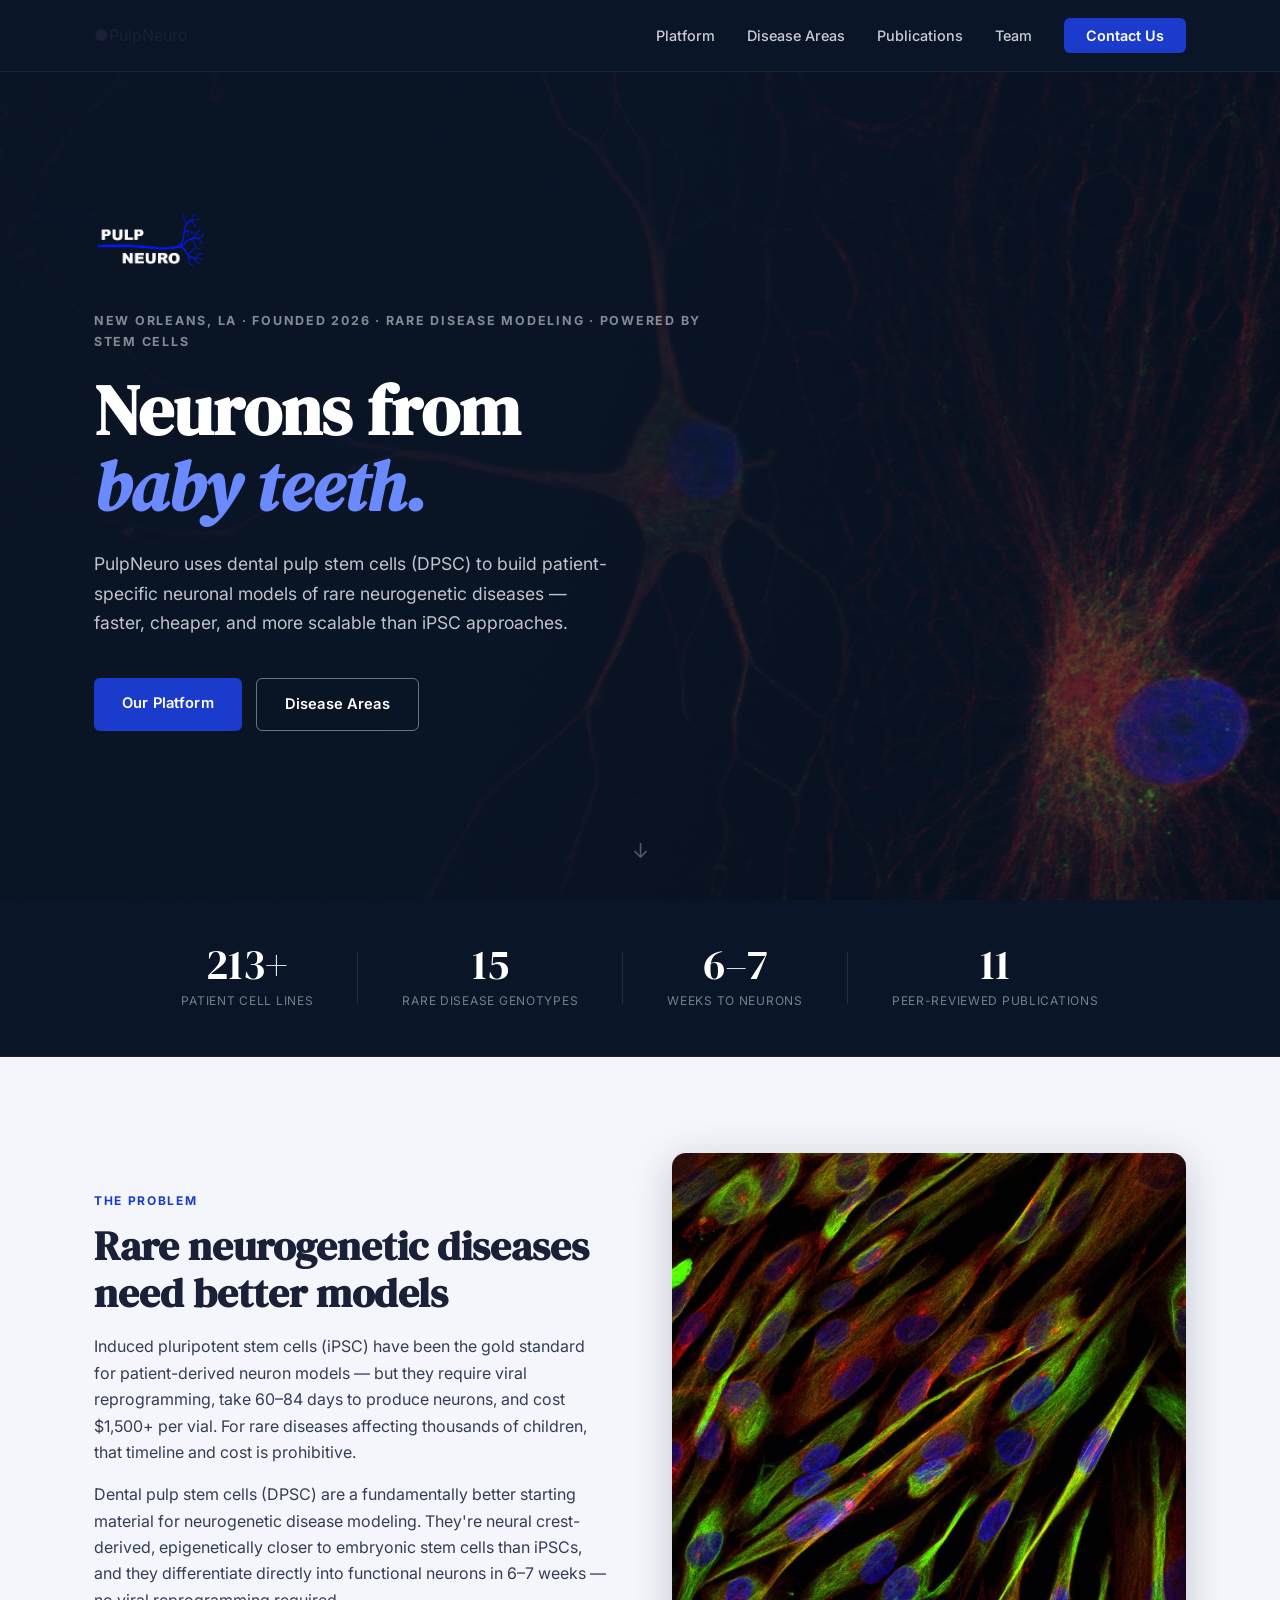
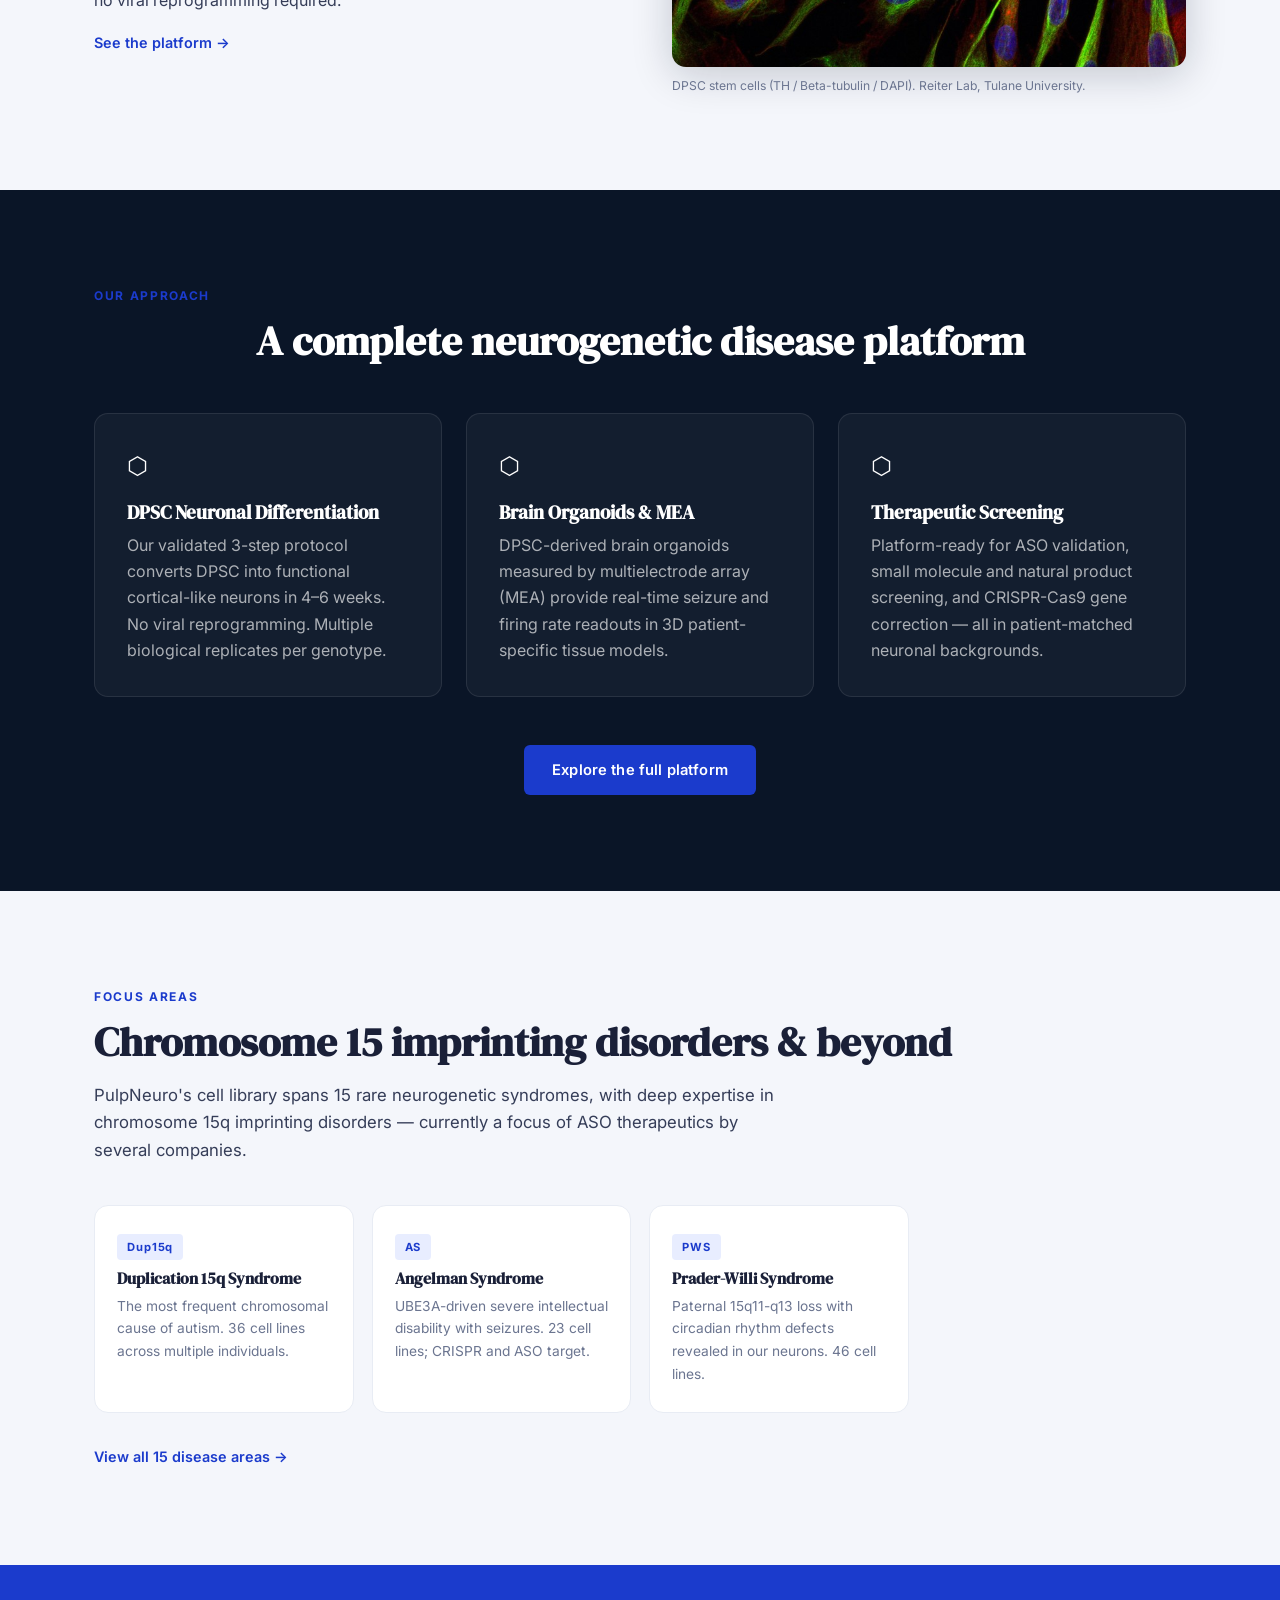
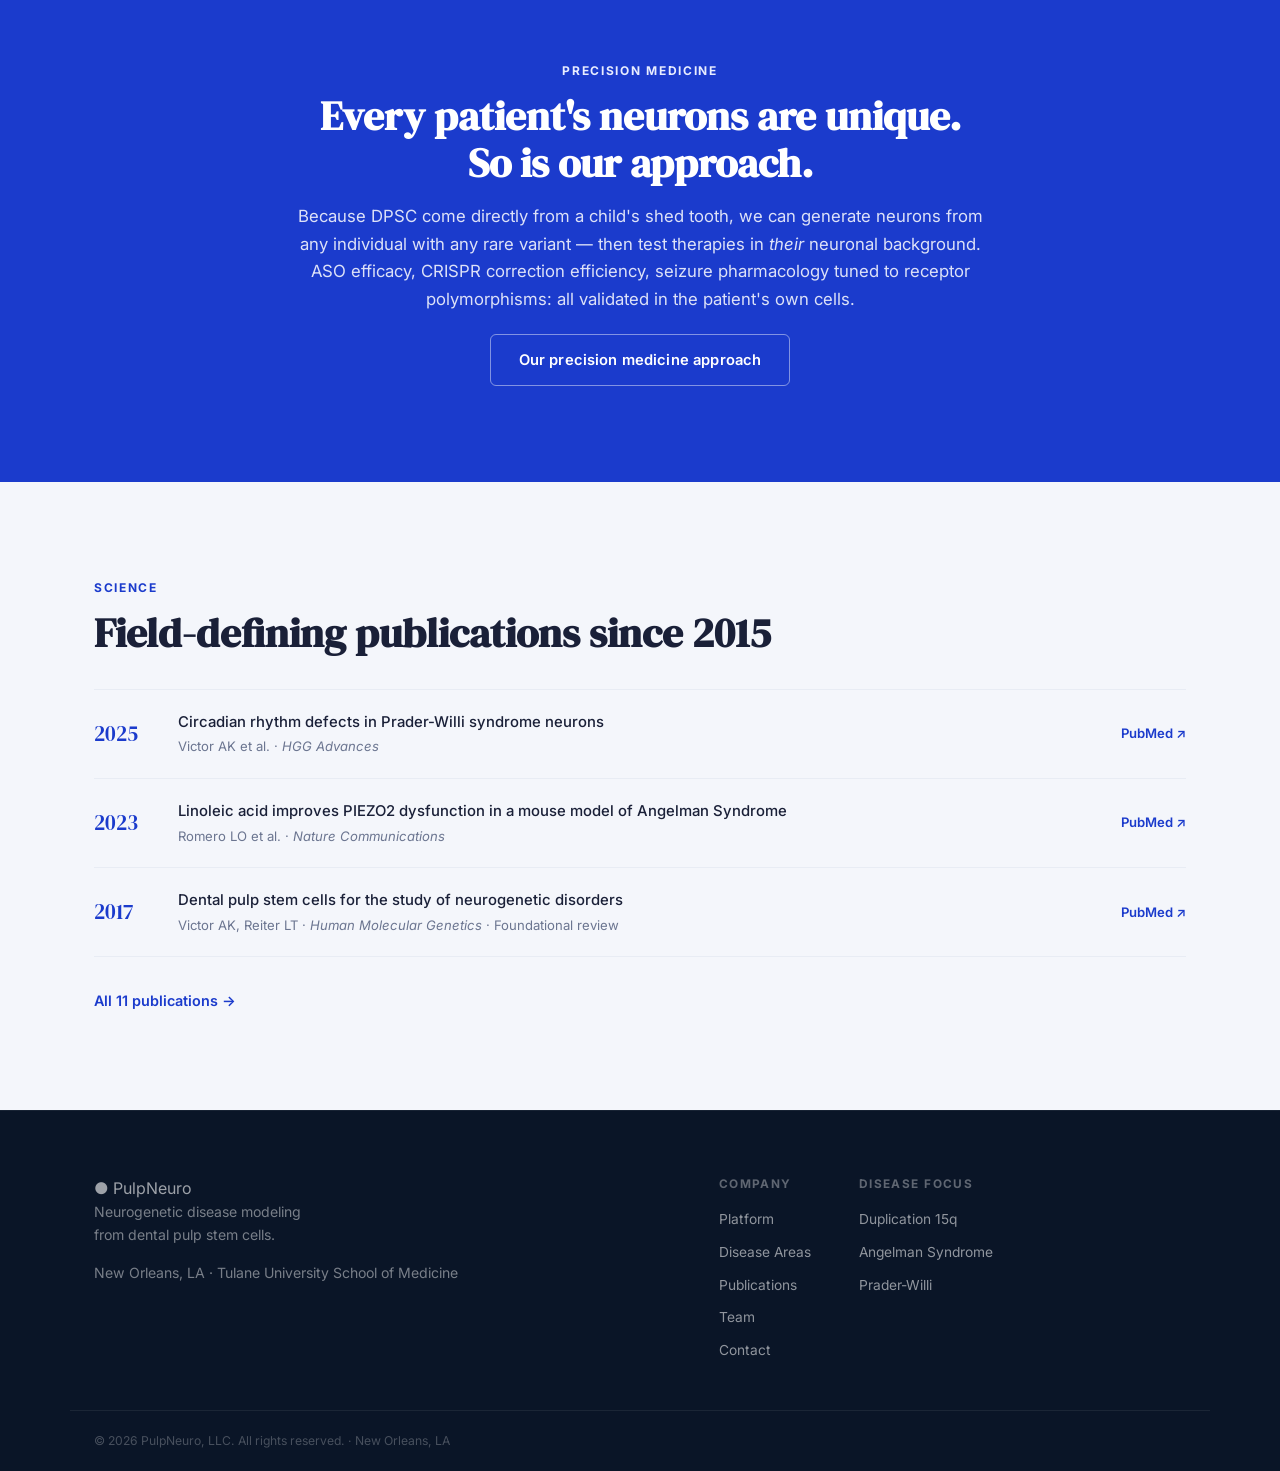
==== index.html @ 4b1c8bc4 "Add files via upload Moved files to Pulpneuro.com folder (root)." ====
<!DOCTYPE html>
<html lang="en">
<head>
<meta charset="UTF-8">
<meta name="viewport" content="width=device-width, initial-scale=1.0">
<title>PulpNeuro — Neurogenetic Disease Modeling from Dental Pulp Stem Cells</title>
<link rel="stylesheet" href="assets/css/main.css">
<link rel="preconnect" href="https://fonts.googleapis.com">
<link href="https://fonts.googleapis.com/css2?family=Inter:wght@300;400;500;600;700&family=DM+Serif+Display:ital@0;1&display=swap" rel="stylesheet">
</head>
<body>

<!-- NAV -->
<nav class="nav" id="nav">
  <div class="nav-inner">
    <a href="index.html" class="nav-logo">
      <span class="logo-mark">●</span>
      <span class="logo-text">PulpNeuro</span>
    </a>
    <ul class="nav-links">
      <li><a href="platform.html">Platform</a></li>
      <li><a href="disease-areas.html">Disease Areas</a></li>
      <li><a href="publications.html">Publications</a></li>
      <li><a href="team.html">Team</a></li>
      <li><a href="contact.html" class="nav-cta">Contact Us</a></li>
    </ul>
    <button class="nav-hamburger" id="hamburger" aria-label="Menu">
      <span></span><span></span><span></span>
    </button>
  </div>
</nav>

<!-- HERO -->
<section class="hero">
  <div class="hero-bg" style="background-image: url('assets/img/hero_neurons.jpg')"></div>
  <div class="hero-overlay"></div>
  <div class="hero-content">
    <img src="assets/img/logo-nav.png" alt="PulpNeuro" class="hero-logo">
    <div class="hero-tagline">New Orleans, LA · Founded 2026 · Rare Disease Modeling · Powered by Stem Cells</div>
    <h1 class="hero-title">Neurons from<br><em>baby teeth.</em></h1>
    <p class="hero-sub">PulpNeuro uses dental pulp stem cells (DPSC) to build patient-specific neuronal models of rare neurogenetic diseases — faster, cheaper, and more scalable than iPSC approaches.</p>
    <div class="hero-actions">
      <a href="platform.html" class="btn btn-primary">Our Platform</a>
      <a href="disease-areas.html" class="btn btn-ghost">Disease Areas</a>
    </div>
  </div>
  <div class="hero-scroll">↓</div>
</section>

<!-- STATS BAR -->
<section class="stats-bar">
  <div class="container">
    <div class="stat">
      <span class="stat-n">213+</span>
      <span class="stat-label">Patient Cell Lines</span>
    </div>
    <div class="stat-div"></div>
    <div class="stat">
      <span class="stat-n">15</span>
      <span class="stat-label">Rare Disease Genotypes</span>
    </div>
    <div class="stat-div"></div>
    <div class="stat">
      <span class="stat-n">6–7</span>
      <span class="stat-label">Weeks to Neurons</span>
    </div>
    <div class="stat-div"></div>
    <div class="stat">
      <span class="stat-n">11</span>
      <span class="stat-label">Peer-Reviewed Publications</span>
    </div>
  </div>
</section>

<!-- INTRO SECTION -->
<section class="section section-light">
  <div class="container container-2col">
    <div class="col-text">
      <div class="eyebrow">The Problem</div>
      <h2>Rare neurogenetic diseases need better models</h2>
      <p>Induced pluripotent stem cells (iPSC) have been the gold standard for patient-derived neuron models — but they require viral reprogramming, take 60–84 days to produce neurons, and cost $1,500+ per vial. For rare diseases affecting thousands of children, that timeline and cost is prohibitive.</p>
      <p>Dental pulp stem cells (DPSC) are a fundamentally better starting material for neurogenetic disease modeling. They're neural crest-derived, epigenetically closer to embryonic stem cells than iPSCs, and they differentiate directly into functional neurons in 6–7 weeks — no viral reprogramming required.</p>
      <a href="platform.html" class="link-arrow">See the platform →</a>
    </div>
    <div class="col-img">
      <img src="assets/img/dpsc_stem_cells.jpg" alt="DPSC stem cells under fluorescence microscopy" class="rounded-img">
      <div class="img-caption">DPSC stem cells (TH / Beta-tubulin / DAPI). Reiter Lab, Tulane University.</div>
    </div>
  </div>
</section>

<!-- PLATFORM PREVIEW -->
<section class="section section-navy">
  <div class="container">
    <div class="eyebrow" style="color: var(--blue)">Our Approach</div>
    <h2 class="centered">A complete neurogenetic disease platform</h2>
    <div class="card-grid-3">
      <div class="platform-card">
        <div class="card-icon">⬡</div>
        <h3>DPSC Neuronal Differentiation</h3>
        <p>Our validated 3-step protocol converts DPSC into functional cortical-like neurons in 4–6 weeks. No viral reprogramming. Multiple biological replicates per genotype.</p>
      </div>
      <div class="platform-card">
        <div class="card-icon">⬡</div>
        <h3>Brain Organoids &amp; MEA</h3>
        <p>DPSC-derived brain organoids measured by multielectrode array (MEA) provide real-time seizure and firing rate readouts in 3D patient-specific tissue models.</p>
      </div>
      <div class="platform-card">
        <div class="card-icon">⬡</div>
        <h3>Therapeutic Screening</h3>
        <p>Platform-ready for ASO validation, small molecule and natural product screening, and CRISPR-Cas9 gene correction — all in patient-matched neuronal backgrounds.</p>
      </div>
    </div>
    <div class="centered" style="margin-top:3rem">
      <a href="platform.html" class="btn btn-primary">Explore the full platform</a>
    </div>
  </div>
</section>

<!-- DISEASE AREAS PREVIEW -->
<section class="section section-light">
  <div class="container">
    <div class="eyebrow">Focus Areas</div>
    <h2>Chromosome 15 imprinting disorders &amp; beyond</h2>
    <p class="section-intro">PulpNeuro's cell library spans 15 rare neurogenetic syndromes, with deep expertise in chromosome 15q imprinting disorders — currently a focus of ASO therapeutics by several companies.</p>
    <div class="disease-grid">
      <a href="disease-areas.html#dup15q" class="disease-card">
        <div class="disease-tag">Dup15q</div>
        <h4>Duplication 15q Syndrome</h4>
        <p>The most frequent chromosomal cause of autism. 36 cell lines across multiple individuals.</p>
      </a>
      <a href="disease-areas.html#angelman" class="disease-card">
        <div class="disease-tag">AS</div>
        <h4>Angelman Syndrome</h4>
        <p>UBE3A-driven severe intellectual disability with seizures. 23 cell lines; CRISPR and ASO target.</p>
      </a>
      <a href="disease-areas.html#pws" class="disease-card">
        <div class="disease-tag">PWS</div>
        <h4>Prader-Willi Syndrome</h4>
        <p>Paternal 15q11-q13 loss with circadian rhythm defects revealed in our neurons. 46 cell lines.</p>
      </a>
    </div>
    <a href="disease-areas.html" class="link-arrow" style="margin-top:2rem;display:inline-block">View all 15 disease areas →</a>
  </div>
</section>

<!-- PRECISION MEDICINE CALLOUT -->
<section class="section section-blue">
  <div class="container container-narrow centered">
    <div class="eyebrow" style="color:var(--blue-light)">Precision Medicine</div>
    <h2>Every patient's neurons are unique.<br>So is our approach.</h2>
    <p>Because DPSC come directly from a child's shed tooth, we can generate neurons from any individual with any rare variant — then test therapies in <em>their</em> neuronal background. ASO efficacy, CRISPR correction efficiency, seizure pharmacology tuned to receptor polymorphisms: all validated in the patient's own cells.</p>
    <a href="disease-areas.html#precision" class="btn btn-ghost-light">Our precision medicine approach</a>
  </div>
</section>

<!-- PUBLICATIONS TEASER -->
<section class="section section-light">
  <div class="container">
    <div class="eyebrow">Science</div>
    <h2>Field-defining publications since 2015</h2>
    <div class="pub-teaser-list">
      <div class="pub-teaser">
        <span class="pub-year">2025</span>
        <div>
          <div class="pub-title">Circadian rhythm defects in Prader-Willi syndrome neurons</div>
          <div class="pub-journal">Victor AK et al. · <em>HGG Advances</em></div>
        </div>
        <a href="https://pubmed.ncbi.nlm.nih.gov/40023766/" target="_blank" class="pub-link">PubMed ↗</a>
      </div>
      <div class="pub-teaser">
        <span class="pub-year">2023</span>
        <div>
          <div class="pub-title">Linoleic acid improves PIEZO2 dysfunction in a mouse model of Angelman Syndrome</div>
          <div class="pub-journal">Romero LO et al. · <em>Nature Communications</em></div>
        </div>
        <a href="https://pubmed.ncbi.nlm.nih.gov/36859537/" target="_blank" class="pub-link">PubMed ↗</a>
      </div>
      <div class="pub-teaser">
        <span class="pub-year">2017</span>
        <div>
          <div class="pub-title">Dental pulp stem cells for the study of neurogenetic disorders</div>
          <div class="pub-journal">Victor AK, Reiter LT · <em>Human Molecular Genetics</em> · Foundational review</div>
        </div>
        <a href="https://pubmed.ncbi.nlm.nih.gov/28582499/" target="_blank" class="pub-link">PubMed ↗</a>
      </div>
    </div>
    <a href="publications.html" class="link-arrow" style="margin-top:2rem;display:inline-block">All 11 publications →</a>
  </div>
</section>

<!-- FOOTER -->
<footer class="footer">
  <div class="container footer-inner">
    <div class="footer-brand">
      <span class="logo-mark">●</span>
      <span class="logo-text">PulpNeuro</span>
      <p>Neurogenetic disease modeling<br>from dental pulp stem cells.</p>
      <p class="footer-location">New Orleans, LA · Tulane University School of Medicine</p>
    </div>
    <div class="footer-links">
      <div class="footer-col">
        <div class="footer-col-head">Company</div>
        <a href="platform.html">Platform</a>
        <a href="disease-areas.html">Disease Areas</a>
        <a href="publications.html">Publications</a>
        <a href="team.html">Team</a>
        <a href="contact.html">Contact</a>
      </div>
      <div class="footer-col">
        <div class="footer-col-head">Disease Focus</div>
        <a href="disease-areas.html#dup15q">Duplication 15q</a>
        <a href="disease-areas.html#angelman">Angelman Syndrome</a>
        <a href="disease-areas.html#pws">Prader-Willi</a>
      </div>
    </div>
  </div>
  <div class="footer-bottom">
    <div class="container">© 2026 PulpNeuro, LLC. All rights reserved. · New Orleans, LA</div>
  </div>
</footer>

<script src="assets/js/main.js"></script>
</body>
</html>
---- assets/css/main.css ----
/* =============================================
   PULPNEURO — MAIN STYLESHEET
   Brand colors from pitch deck:
   --navy:     #0A1527  (deep dark background)
   --navy-mid: #162951  (slightly lighter panel)
   --blue:     #1B3BCC  (section header blue)
   --blue-bright: #0618E9 (logo/accent blue)
   --white:    #FFFFFF
   --black:    #0A0A0A  (logo text)
   ============================================= */

:root {
  --navy:        #0A1527;
  --navy-mid:    #162951;
  --blue:        #1B3BCC;
  --blue-bright: #0618E9;
  --blue-light:  #E8EDFF;
  --blue-mid:    #2B45D4;
  --white:       #FFFFFF;
  --off-white:   #F4F6FB;
  --gray-100:    #E8ECF4;
  --gray-300:    #B8C0D4;
  --gray-500:    #6B7590;
  --gray-700:    #353D58;
  --black:       #0A0A0A;
  --text:        #1A2038;
  --font-display: 'DM Serif Display', Georgia, serif;
  --font-body:    'Inter', system-ui, sans-serif;
  --nav-h:       72px;
  --radius:      8px;
  --radius-lg:   14px;
  --shadow:      0 2px 16px rgba(10,21,39,0.12);
  --shadow-lg:   0 8px 40px rgba(10,21,39,0.20);
}

*, *::before, *::after { box-sizing: border-box; margin: 0; padding: 0; }
html { scroll-behavior: smooth; }
body {
  font-family: var(--font-body);
  font-size: 16px;
  line-height: 1.65;
  color: var(--text);
  background: var(--white);
  -webkit-font-smoothing: antialiased;
}
img { max-width: 100%; display: block; }
a { color: inherit; text-decoration: none; }

/* ---- TYPOGRAPHY ---- */
h1, h2, h3, h4 { font-family: var(--font-display); line-height: 1.15; }
h1 { font-size: clamp(2.4rem, 5vw, 4rem); }
h2 { font-size: clamp(1.8rem, 3.2vw, 2.6rem); margin-bottom: 1rem; }
h3 { font-size: 1.2rem; margin-bottom: 0.5rem; }
h4 { font-size: 1rem; margin-bottom: 0.35rem; }
p  { margin-bottom: 1rem; color: var(--gray-700); }
p:last-child { margin-bottom: 0; }
em { font-style: italic; }

.eyebrow {
  font-size: 0.75rem;
  font-weight: 700;
  letter-spacing: 0.14em;
  text-transform: uppercase;
  color: var(--blue);
  margin-bottom: 0.75rem;
}
.centered { text-align: center; }
.section-intro { font-size: 1.05rem; max-width: 680px; margin-bottom: 2.5rem; color: var(--gray-700); }

/* ---- CONTAINER ---- */
.container { max-width: 1140px; margin: 0 auto; padding: 0 24px; }
.container-narrow { max-width: 760px; margin: 0 auto; padding: 0 24px; }
.container-2col {
  display: grid;
  grid-template-columns: 1fr 1fr;
  gap: 64px;
  align-items: center;
}
@media (max-width: 768px) {
  .container-2col { grid-template-columns: 1fr; gap: 36px; }
}

/* ---- NAV ---- */
.nav {
  position: fixed; top: 0; left: 0; right: 0; z-index: 100;
  height: var(--nav-h);
  background: var(--navy);
  border-bottom: 1px solid rgba(255,255,255,0.06);
  transition: box-shadow 0.3s;
}
.nav.scrolled { box-shadow: 0 2px 24px rgba(0,0,0,0.4); }
.nav-inner {
  max-width: 1140px; margin: 0 auto; padding: 0 24px;
  height: 100%; display: flex; align-items: center; justify-content: space-between;
}
.nav-logo {
  display: flex; align-items: center;
  height: 44px;
}
.nav-logo img {
  height: 44px;
  width: auto;
}
.nav-links {
  display: flex; align-items: center; gap: 32px; list-style: none;
}
.nav-links a {
  color: rgba(255,255,255,0.78); font-size: 0.9rem; font-weight: 500;
  transition: color 0.2s;
}
.nav-links a:hover { color: var(--white); }
.nav-cta {
  background: var(--blue) !important;
  color: var(--white) !important;
  padding: 9px 22px; border-radius: 6px; font-weight: 600 !important;
  transition: background 0.2s !important;
}
.nav-cta:hover { background: var(--blue-mid) !important; }
.nav-hamburger {
  display: none; flex-direction: column; gap: 5px;
  background: none; border: none; cursor: pointer; padding: 4px;
}
.nav-hamburger span { display: block; width: 24px; height: 2px; background: var(--white); border-radius: 2px; }
@media (max-width: 768px) {
  .nav-links { display: none; }
  .nav-hamburger { display: flex; }
  .nav-links.open {
    display: flex; flex-direction: column; align-items: flex-start;
    position: absolute; top: var(--nav-h); left: 0; right: 0;
    background: var(--navy); padding: 24px; gap: 20px;
    border-top: 1px solid rgba(255,255,255,0.1);
  }
}

/* ---- HERO ---- */
.hero {
  position: relative; min-height: 100vh;
  display: flex; align-items: center;
  padding: calc(var(--nav-h) + 48px) 24px 80px;
  overflow: hidden;
}
.hero-bg {
  position: absolute; inset: 0;
  background-size: cover; background-position: center;
}
.hero-overlay {
  position: absolute; inset: 0;
  background: linear-gradient(110deg, rgba(10,21,39,0.92) 45%, rgba(10,21,39,0.55) 100%);
}
.hero-content {
  position: relative; z-index: 2;
  max-width: 640px;
  margin-left: calc((100vw - 1140px) / 2);
}
@media (max-width: 1188px) { .hero-content { margin-left: 0; } }

.hero-logo {
  height: 70px; width: auto; margin-bottom: 2rem;
}
.hero-tagline {
  font-size: 0.78rem; font-weight: 700; letter-spacing: 0.14em;
  text-transform: uppercase; color: rgba(255,255,255,0.5); margin-bottom: 1.25rem;
}
.hero-title {
  font-family: var(--font-display);
  font-size: clamp(2.8rem, 5.5vw, 4.8rem);
  line-height: 1.08; color: var(--white); margin-bottom: 1.5rem;
}
.hero-title em { color: #6B8AFF; font-style: italic; }
.hero-sub {
  font-size: 1.1rem; line-height: 1.7;
  color: rgba(255,255,255,0.75); margin-bottom: 2.5rem; max-width: 520px;
}
.hero-actions { display: flex; gap: 14px; flex-wrap: wrap; }
.hero-scroll {
  position: absolute; bottom: 32px; left: 50%;
  transform: translateX(-50%); color: rgba(255,255,255,0.3);
  font-size: 1.3rem; animation: bounce 2.5s infinite;
}
@keyframes bounce {
  0%, 100% { transform: translateX(-50%) translateY(0); }
  50% { transform: translateX(-50%) translateY(8px); }
}

/* ---- BUTTONS ---- */
.btn {
  display: inline-block; padding: 13px 28px; border-radius: 6px;
  font-size: 0.92rem; font-weight: 600; letter-spacing: 0.01em;
  transition: all 0.2s; cursor: pointer; border: none;
}
.btn-primary { background: var(--blue); color: var(--white); }
.btn-primary:hover { background: var(--blue-mid); transform: translateY(-1px); box-shadow: 0 4px 20px rgba(27,59,204,0.4); }
.btn-ghost {
  background: transparent; color: var(--white);
  border: 1.5px solid rgba(255,255,255,0.4);
}
.btn-ghost:hover { border-color: var(--white); background: rgba(255,255,255,0.08); }
.btn-ghost-light {
  background: transparent; color: var(--white);
  border: 1.5px solid rgba(255,255,255,0.45);
  padding: 13px 28px; border-radius: 6px; font-weight: 600;
  display: inline-block; transition: all 0.2s;
}
.btn-ghost-light:hover { background: rgba(255,255,255,0.1); border-color: var(--white); }
.link-arrow {
  font-weight: 600; font-size: 0.9rem; color: var(--blue);
  display: inline-flex; align-items: center; gap: 4px; transition: gap 0.2s;
}
.link-arrow:hover { gap: 8px; }

/* ---- STATS BAR ---- */
.stats-bar { background: var(--navy); padding: 36px 0; border-bottom: 1px solid rgba(255,255,255,0.06); }
.stats-bar .container {
  display: flex; align-items: center; justify-content: center;
  gap: 0; flex-wrap: wrap;
}
.stat { text-align: center; padding: 8px 44px; }
.stat-n {
  display: block; font-family: var(--font-display);
  font-size: 2.6rem; color: var(--white); line-height: 1;
}
.stat-label { font-size: 0.75rem; color: rgba(255,255,255,0.45); letter-spacing: 0.06em; text-transform: uppercase; margin-top: 4px; }
.stat-div { width: 1px; height: 52px; background: rgba(255,255,255,0.1); }
@media (max-width: 600px) {
  .stat { padding: 12px 20px; }
  .stat-div { display: none; }
}

/* ---- SECTIONS ---- */
.section { padding: 96px 0; }
.section-white { background: var(--white); }
.section-light { background: var(--off-white); }
.section-navy { background: var(--navy); color: var(--white); }
.section-navy h2, .section-navy h3, .section-navy .eyebrow { color: var(--white); }
.section-navy .eyebrow { color: rgba(255,255,255,0.5); }
.section-navy p { color: rgba(255,255,255,0.65); }
.section-blue {
  background: var(--blue); color: var(--white); padding: 96px 0;
}
.section-blue h2, .section-blue p { color: var(--white); }
.section-blue .eyebrow { color: rgba(255,255,255,0.6); }
.section-blue p { color: rgba(255,255,255,0.85); font-size: 1.05rem; margin-bottom: 1.25rem; }

/* ---- CARDS ---- */
.card-grid-3 {
  display: grid; grid-template-columns: repeat(3, 1fr); gap: 24px; margin-top: 3rem;
}
@media (max-width: 768px) { .card-grid-3 { grid-template-columns: 1fr; } }

.platform-card {
  background: rgba(255,255,255,0.04);
  border: 1px solid rgba(255,255,255,0.09);
  border-radius: var(--radius-lg); padding: 32px;
  transition: background 0.2s, transform 0.2s;
}
.platform-card:hover { background: rgba(255,255,255,0.08); transform: translateY(-2px); }
.card-icon { font-size: 1.5rem; margin-bottom: 1rem; }
.platform-card h3 { color: var(--white); }

/* ---- DISEASE GRID ---- */
.disease-grid {
  display: grid; grid-template-columns: repeat(4, 1fr); gap: 18px; margin-top: 2.5rem;
}
@media (max-width: 900px) { .disease-grid { grid-template-columns: repeat(2, 1fr); } }
@media (max-width: 500px) { .disease-grid { grid-template-columns: 1fr; } }

.disease-card {
  display: block; background: var(--white);
  border: 1px solid var(--gray-100); border-radius: var(--radius-lg); padding: 26px 22px;
  transition: box-shadow 0.2s, transform 0.2s;
}
.disease-card:hover { box-shadow: var(--shadow-lg); transform: translateY(-2px); }
.disease-tag {
  display: inline-block; background: var(--blue-light); color: var(--blue);
  font-size: 0.7rem; font-weight: 700; letter-spacing: 0.08em;
  padding: 4px 10px; border-radius: 4px; margin-bottom: 10px;
}
.disease-card h4 { font-size: 0.98rem; margin-bottom: 0.4rem; }
.disease-card p { font-size: 0.86rem; color: var(--gray-500); margin: 0; }

/* ---- PUBLICATIONS TEASER ---- */
.pub-teaser-list { display: flex; flex-direction: column; margin-top: 2rem; }
.pub-teaser {
  display: grid; grid-template-columns: 60px 1fr auto;
  align-items: center; gap: 24px;
  padding: 20px 0; border-bottom: 1px solid var(--gray-100);
}
.pub-teaser:first-child { border-top: 1px solid var(--gray-100); }
.pub-year { font-family: var(--font-display); font-size: 1.3rem; color: var(--blue); }
.pub-title { font-weight: 500; font-size: 0.93rem; margin-bottom: 2px; color: var(--text); }
.pub-journal { font-size: 0.82rem; color: var(--gray-500); }
.pub-link { font-size: 0.82rem; font-weight: 600; color: var(--blue); white-space: nowrap; transition: color 0.2s; }
.pub-link:hover { color: var(--blue-bright); }

/* ---- IMAGES ---- */
.rounded-img { border-radius: var(--radius-lg); box-shadow: var(--shadow-lg); width: 100%; }
.img-caption { font-size: 0.76rem; color: var(--gray-500); margin-top: 10px; line-height: 1.4; }

/* ---- PAGE HERO (inner pages) ---- */
.page-hero {
  background: var(--navy);
  padding: calc(var(--nav-h) + 56px) 0 56px;
  color: var(--white);
  border-bottom: 3px solid var(--blue);
}
.page-hero .eyebrow { color: rgba(255,255,255,0.45); }
.page-hero h1 { font-size: clamp(2rem, 4vw, 3rem); color: var(--white); margin-bottom: 1rem; }
.page-hero p { color: rgba(255,255,255,0.7); font-size: 1.05rem; max-width: 580px; }

/* ---- FOOTER ---- */
.footer { background: var(--navy); color: rgba(255,255,255,0.6); padding: 64px 0 0; border-top: 1px solid rgba(255,255,255,0.06); }
.footer-inner {
  display: grid; grid-template-columns: 1.2fr 1fr; gap: 64px;
  padding-bottom: 48px; border-bottom: 1px solid rgba(255,255,255,0.07);
}
@media (max-width: 640px) { .footer-inner { grid-template-columns: 1fr; gap: 40px; } }
.footer-logo { height: 50px; width: auto; margin-bottom: 16px; }
.footer-brand p { font-size: 0.88rem; line-height: 1.6; color: rgba(255,255,255,0.45); }
.footer-location { font-size: 0.76rem; color: rgba(255,255,255,0.3); margin-top: 6px; }
.footer-links { display: flex; gap: 48px; }
.footer-col { display: flex; flex-direction: column; gap: 10px; }
.footer-col-head { font-size: 0.74rem; font-weight: 700; letter-spacing: 0.12em; text-transform: uppercase; color: rgba(255,255,255,0.35); margin-bottom: 4px; }
.footer-col a { font-size: 0.86rem; color: rgba(255,255,255,0.55); transition: color 0.2s; }
.footer-col a:hover { color: var(--white); }
.footer-bottom { padding: 20px 0; font-size: 0.76rem; color: rgba(255,255,255,0.25); }

/* ---- PIPELINE ---- */
.pipeline-steps {
  display: grid; grid-template-columns: repeat(6, 1fr);
  margin: 3rem 0; position: relative;
}
.pipeline-steps::before {
  content: ''; position: absolute; top: 28px; left: 8%;
  width: 84%; height: 2px; background: var(--blue); z-index: 0; opacity: 0.4;
}
.pipeline-step { text-align: center; position: relative; z-index: 1; padding: 0 6px; }
.step-circle {
  width: 56px; height: 56px; border-radius: 50%;
  background: var(--navy); border: 2px solid var(--blue);
  display: flex; align-items: center; justify-content: center;
  margin: 0 auto 12px; font-weight: 700; color: var(--white);
  font-size: 0.85rem;
}
.step-label { font-size: 0.73rem; font-weight: 600; color: rgba(255,255,255,0.7); line-height: 1.4; }
.step-sub { font-size: 0.68rem; color: rgba(255,255,255,0.35); }
@media (max-width: 700px) {
  .pipeline-steps { grid-template-columns: repeat(3, 1fr); gap: 20px; }
  .pipeline-steps::before { display: none; }
}

/* ---- PUBLICATIONS PAGE ---- */
.pub-list { margin-top: 2.5rem; }
.pub-item {
  display: grid; grid-template-columns: 56px 1fr;
  gap: 20px; padding: 24px 0; border-bottom: 1px solid var(--gray-100);
}
.pub-item:first-child { border-top: 1px solid var(--gray-100); }
.pub-num { font-family: var(--font-display); font-size: 1.4rem; color: var(--gray-300); padding-top: 2px; }
.pub-body .pub-title { font-weight: 600; font-size: 0.96rem; margin-bottom: 4px; color: var(--text); }
.pub-body .pub-authors { font-size: 0.83rem; color: var(--gray-500); margin-bottom: 5px; }
.pub-body .pub-meta { font-size: 0.81rem; color: var(--gray-500); display: flex; gap: 12px; flex-wrap: wrap; align-items: center; }
.pub-badge {
  display: inline-block; background: var(--blue-light); color: var(--blue);
  font-size: 0.69rem; font-weight: 700; letter-spacing: 0.05em;
  padding: 2px 8px; border-radius: 4px;
}
.pub-pmid a { color: var(--blue); font-weight: 600; transition: color 0.2s; }
.pub-pmid a:hover { color: var(--blue-bright); }

/* ---- DISEASE PAGE ---- */
.disease-section { padding: 64px 0; border-bottom: 1px solid var(--gray-100); }
.disease-section:last-child { border-bottom: none; }
.disease-header { display: flex; align-items: center; gap: 14px; margin-bottom: 1.5rem; }
.disease-badge {
  background: var(--blue); color: var(--white);
  font-size: 0.78rem; font-weight: 700; padding: 6px 14px;
  border-radius: 5px; white-space: nowrap;
}
.disease-cell-count { font-size: 0.82rem; color: var(--gray-500); }
.disease-body { display: grid; grid-template-columns: 1fr 270px; gap: 48px; }
@media (max-width: 768px) { .disease-body { grid-template-columns: 1fr; } }
.disease-stats-box {
  background: var(--blue-light); border-radius: var(--radius-lg); padding: 22px; align-self: start;
}
.ds-row { display: flex; justify-content: space-between; padding: 8px 0; border-bottom: 1px solid rgba(27,59,204,0.1); font-size: 0.86rem; }
.ds-row:last-child { border: none; }
.ds-label { color: var(--gray-700); }
.ds-val { font-weight: 600; color: var(--blue); }

/* ---- CONTACT ---- */
.contact-wrap { display: grid; grid-template-columns: 1fr 1fr; gap: 64px; margin-top: 3rem; }
@media (max-width: 700px) { .contact-wrap { grid-template-columns: 1fr; } }
.contact-form input, .contact-form textarea {
  width: 100%; padding: 11px 14px;
  border: 1px solid var(--gray-300); border-radius: var(--radius);
  font-family: var(--font-body); font-size: 0.93rem; margin-bottom: 14px;
  transition: border-color 0.2s; outline: none;
  background: var(--white); color: var(--text);
}
.contact-form input:focus, .contact-form textarea:focus { border-color: var(--blue); }
.contact-form textarea { min-height: 130px; resize: vertical; }
.contact-form label { font-size: 0.8rem; font-weight: 600; color: var(--gray-700); display: block; margin-bottom: 5px; }
.contact-info-item { display: flex; gap: 12px; margin-bottom: 22px; }
.ci-icon { font-size: 1.1rem; }
.ci-text { font-size: 0.88rem; color: var(--gray-700); line-height: 1.5; }
.ci-text strong { display: block; color: var(--text); font-weight: 600; margin-bottom: 2px; }

/* ---- TEAM ---- */
.team-photo {
  border-radius: var(--radius-lg); box-shadow: var(--shadow-lg);
  object-fit: cover;
}
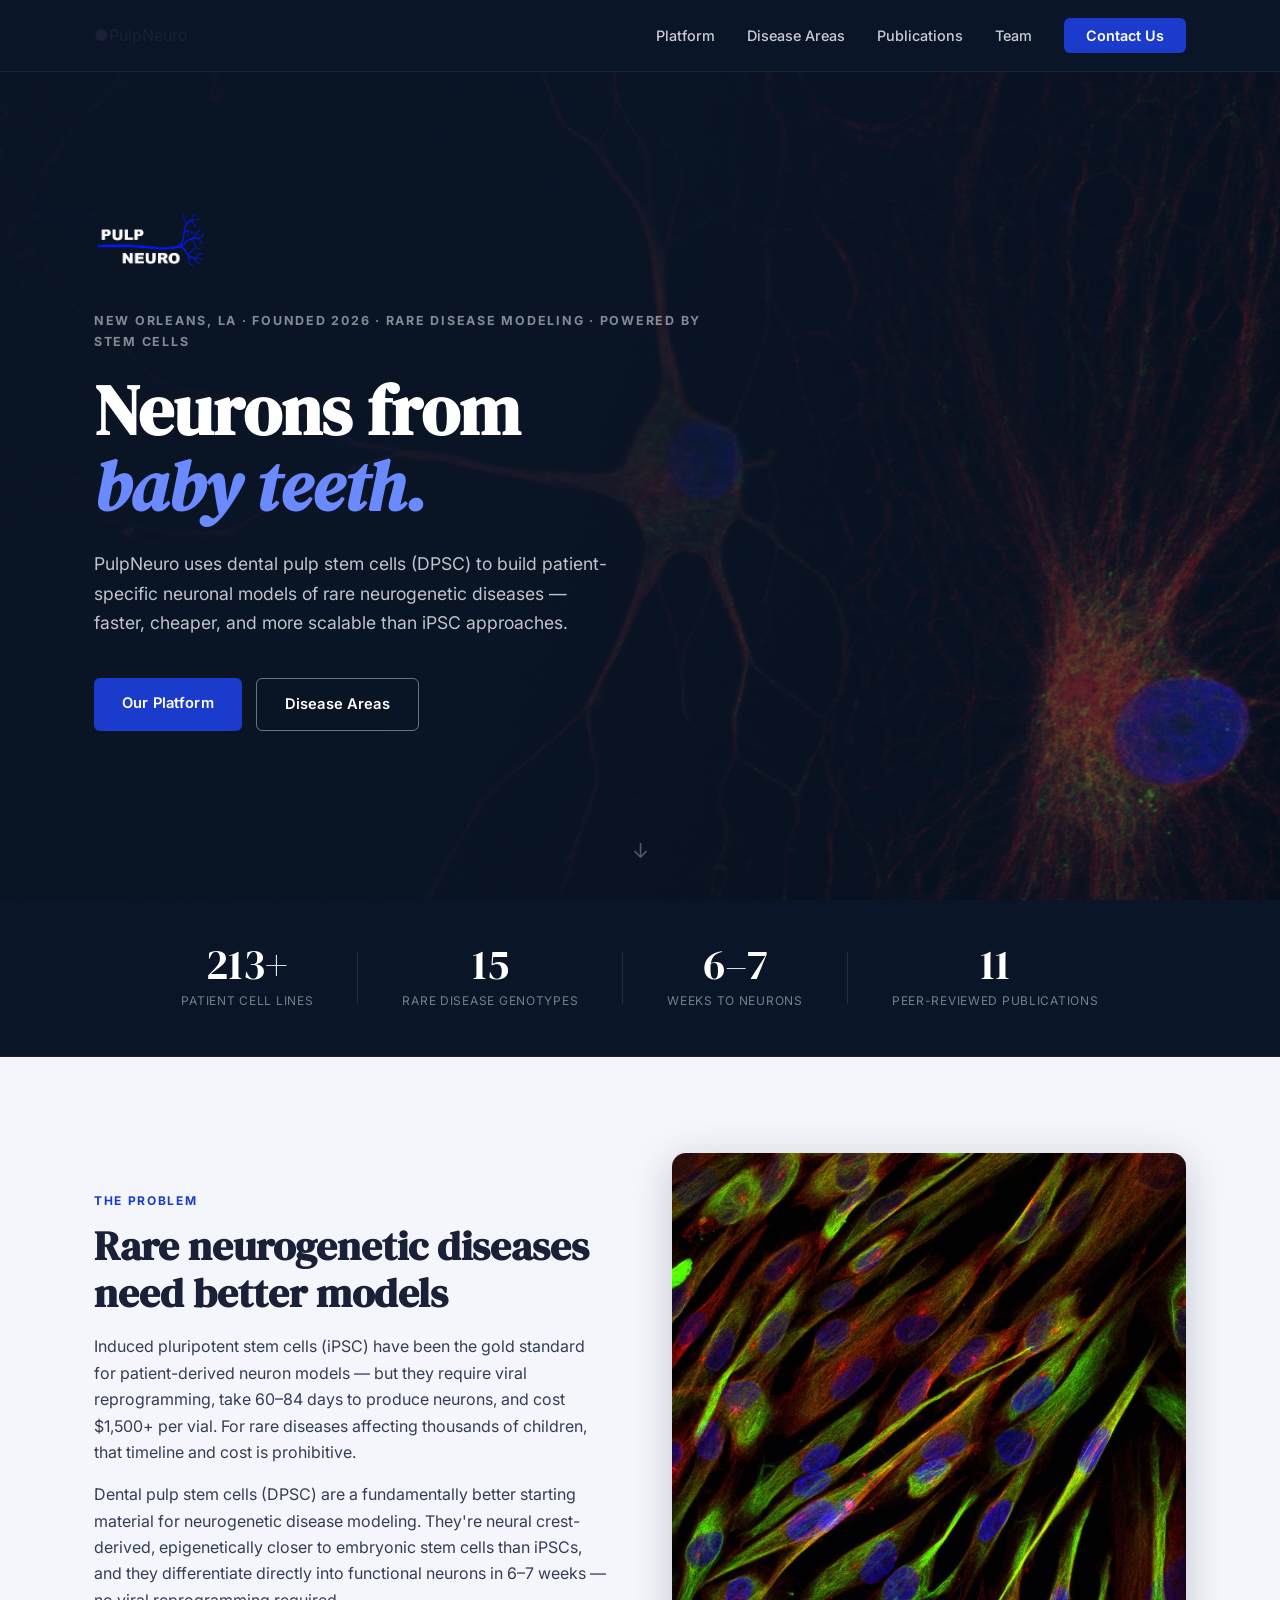
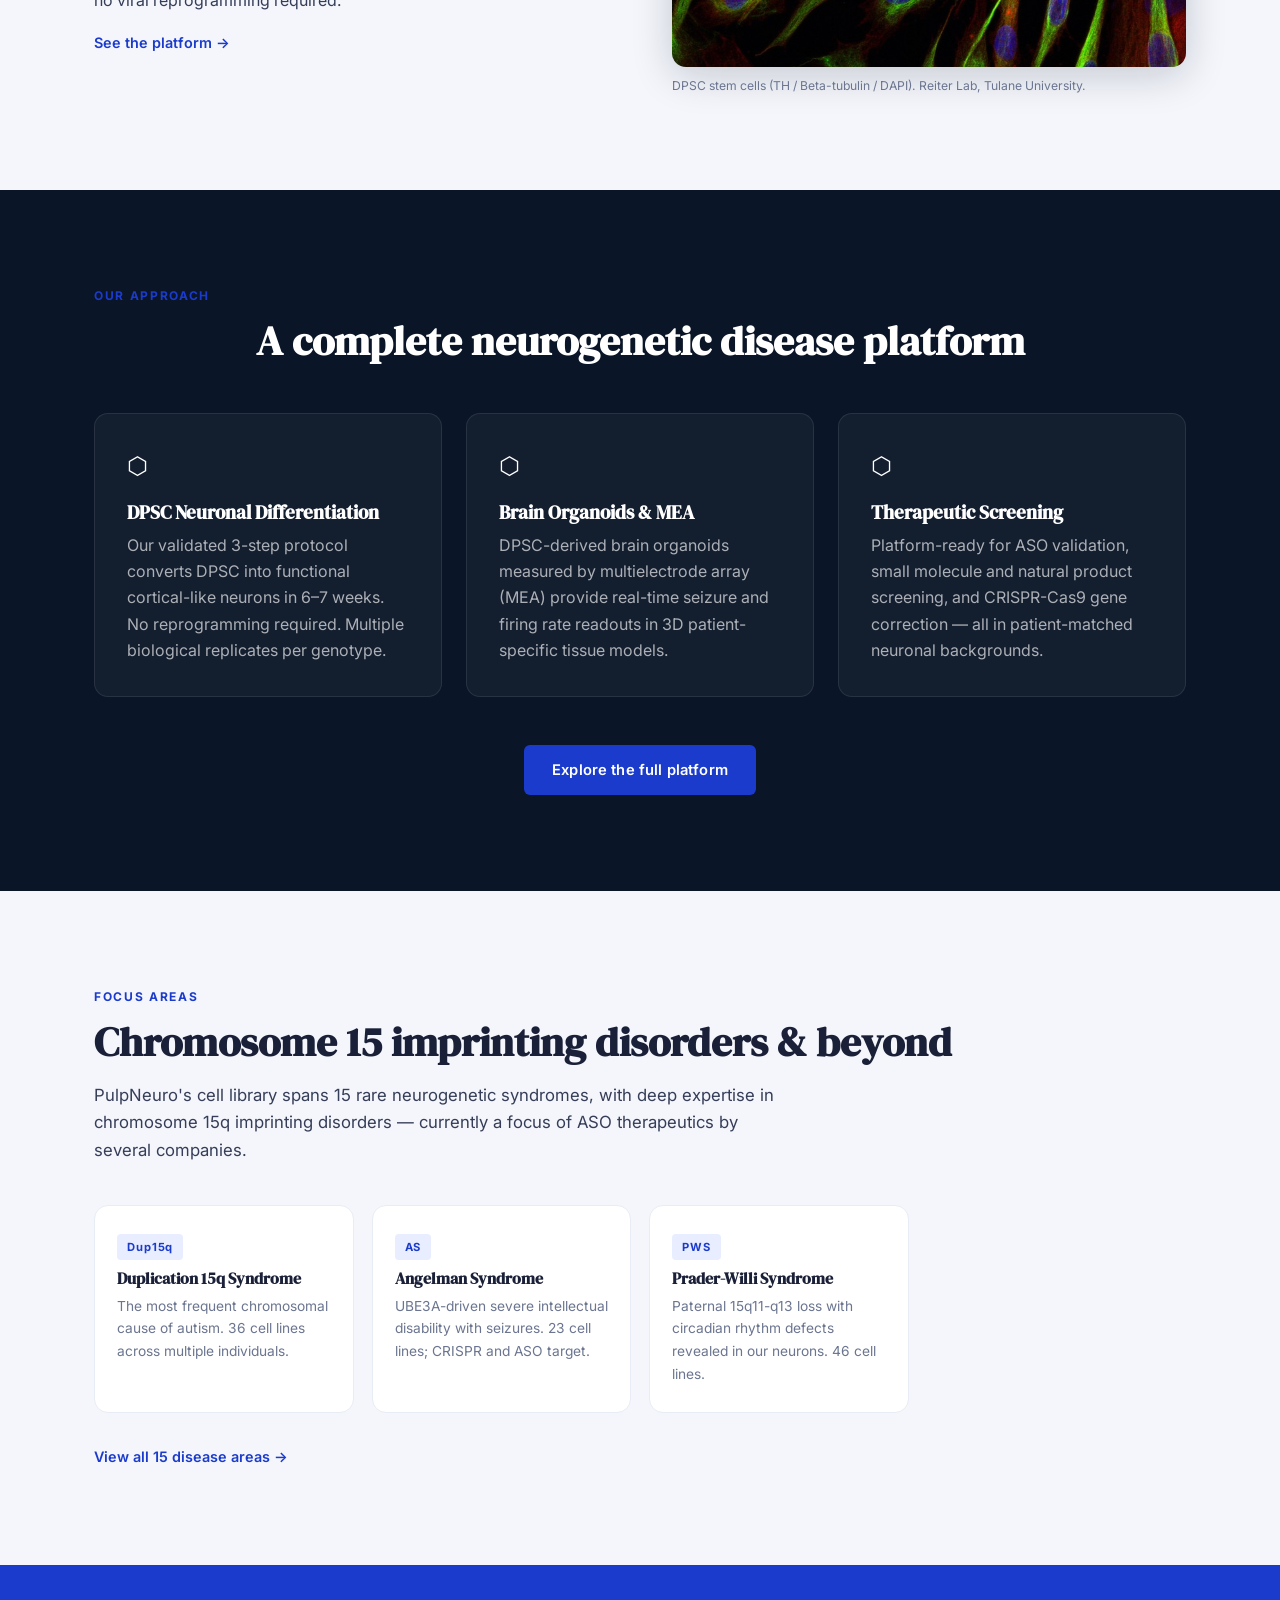
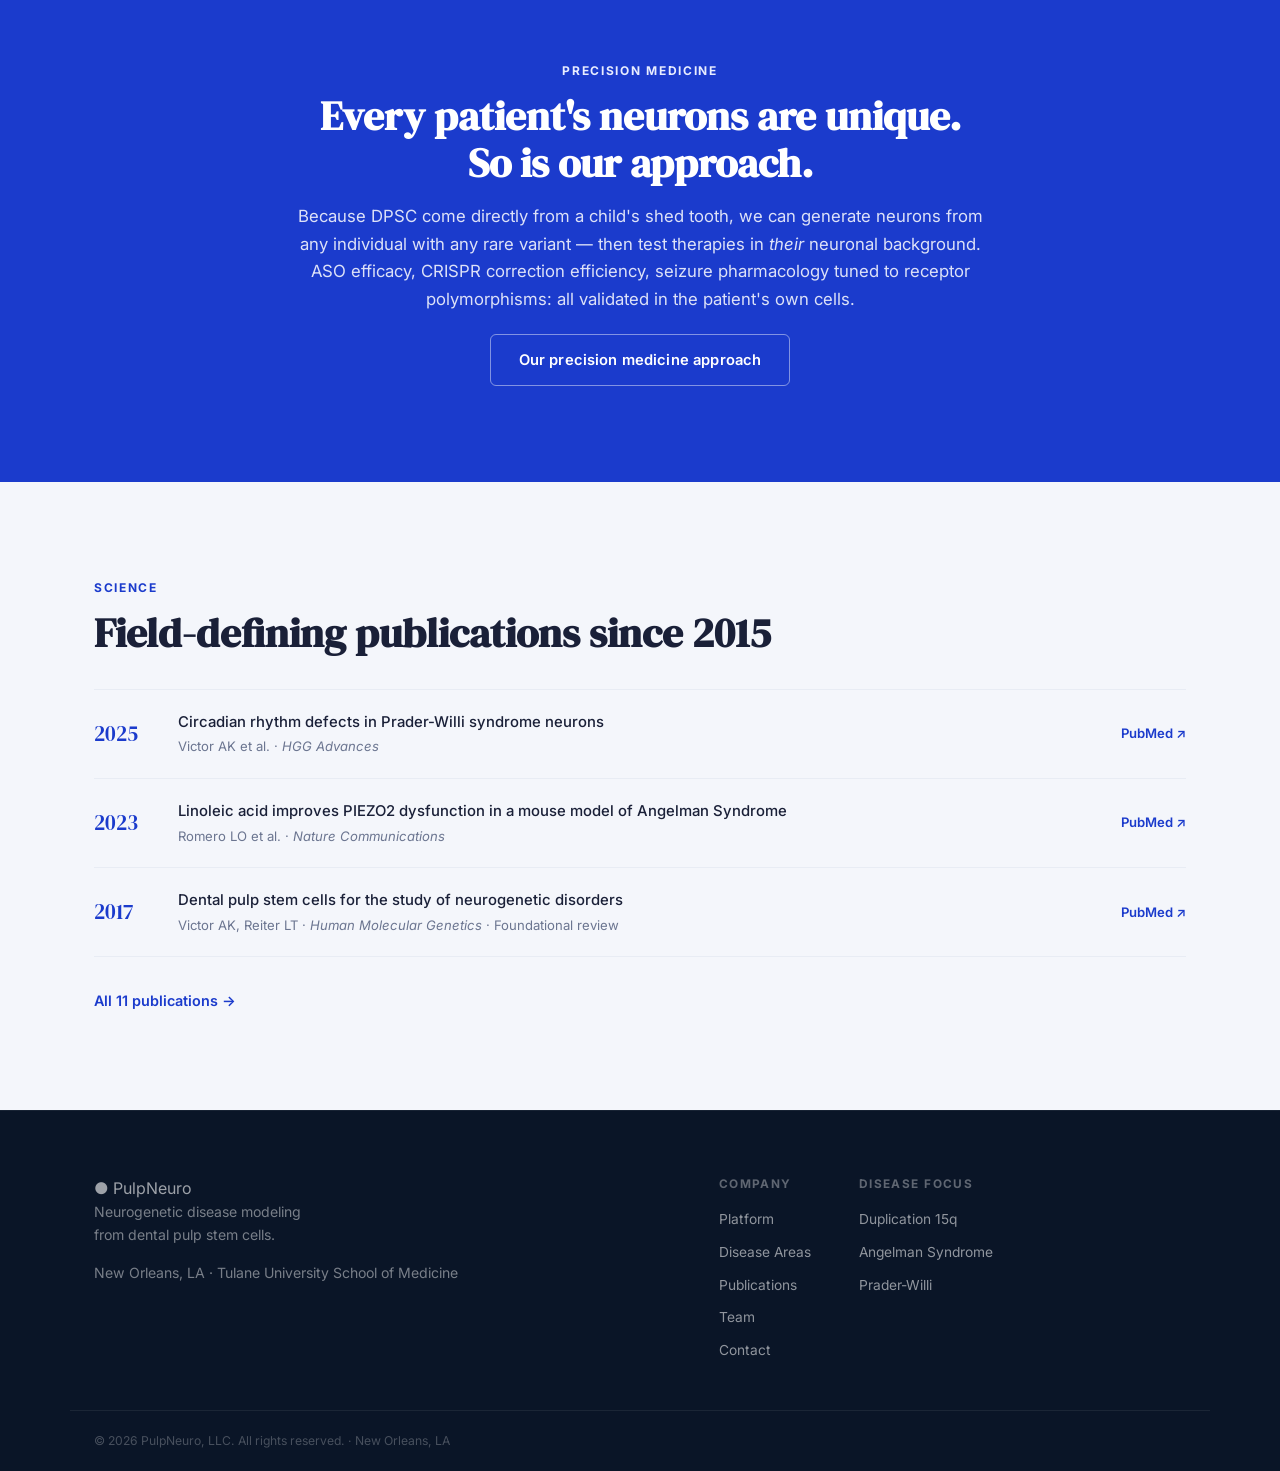
==== commit aa400ac9: "Add files via upload Change Tyler's suggestions and added info@pulpneuro.com email link." ====
--- a/index.html
+++ b/index.html
@@ -98,7 +98,7 @@
       <div class="platform-card">
         <div class="card-icon">⬡</div>
         <h3>DPSC Neuronal Differentiation</h3>
-        <p>Our validated 3-step protocol converts DPSC into functional cortical-like neurons in 4–6 weeks. No viral reprogramming. Multiple biological replicates per genotype.</p>
+        <p>Our validated 3-step protocol converts DPSC into functional cortical-like neurons in 6–7 weeks. No reprogramming required. Multiple biological replicates per genotype.</p>
       </div>
       <div class="platform-card">
         <div class="card-icon">⬡</div>
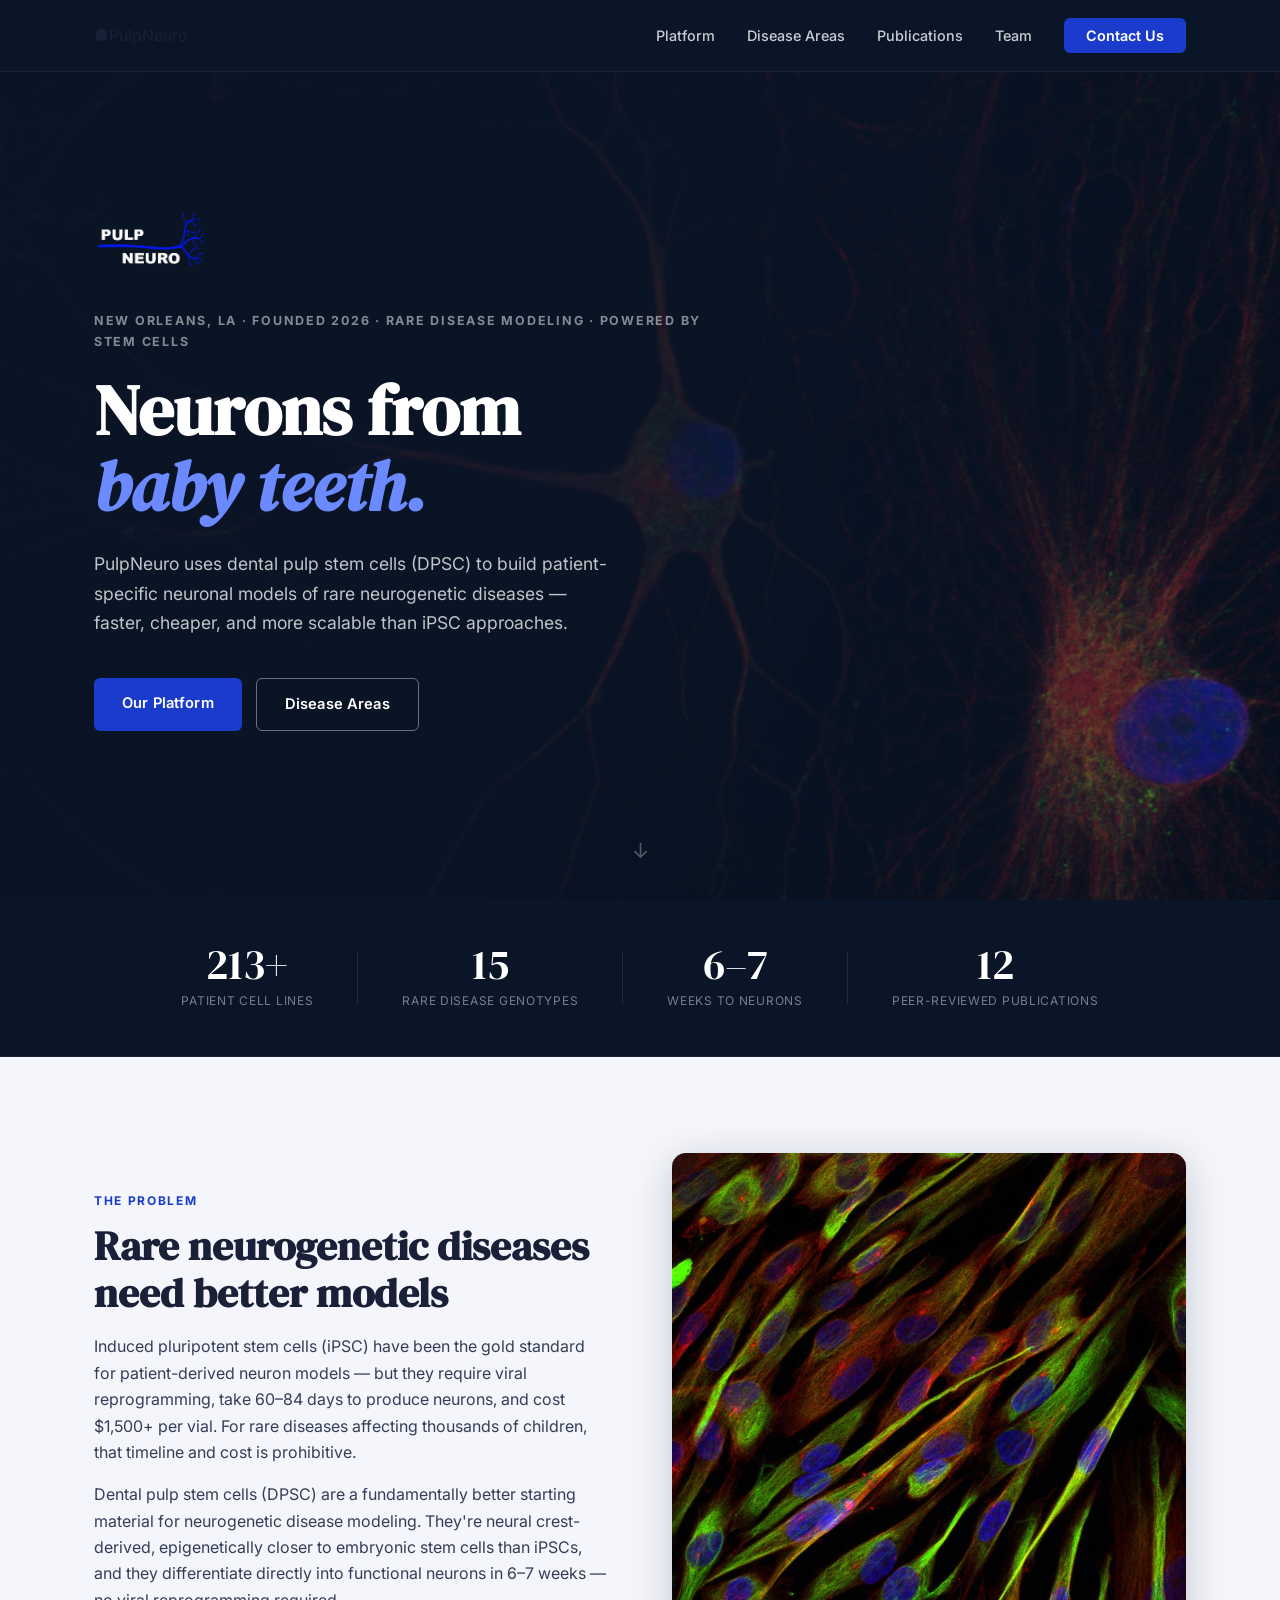
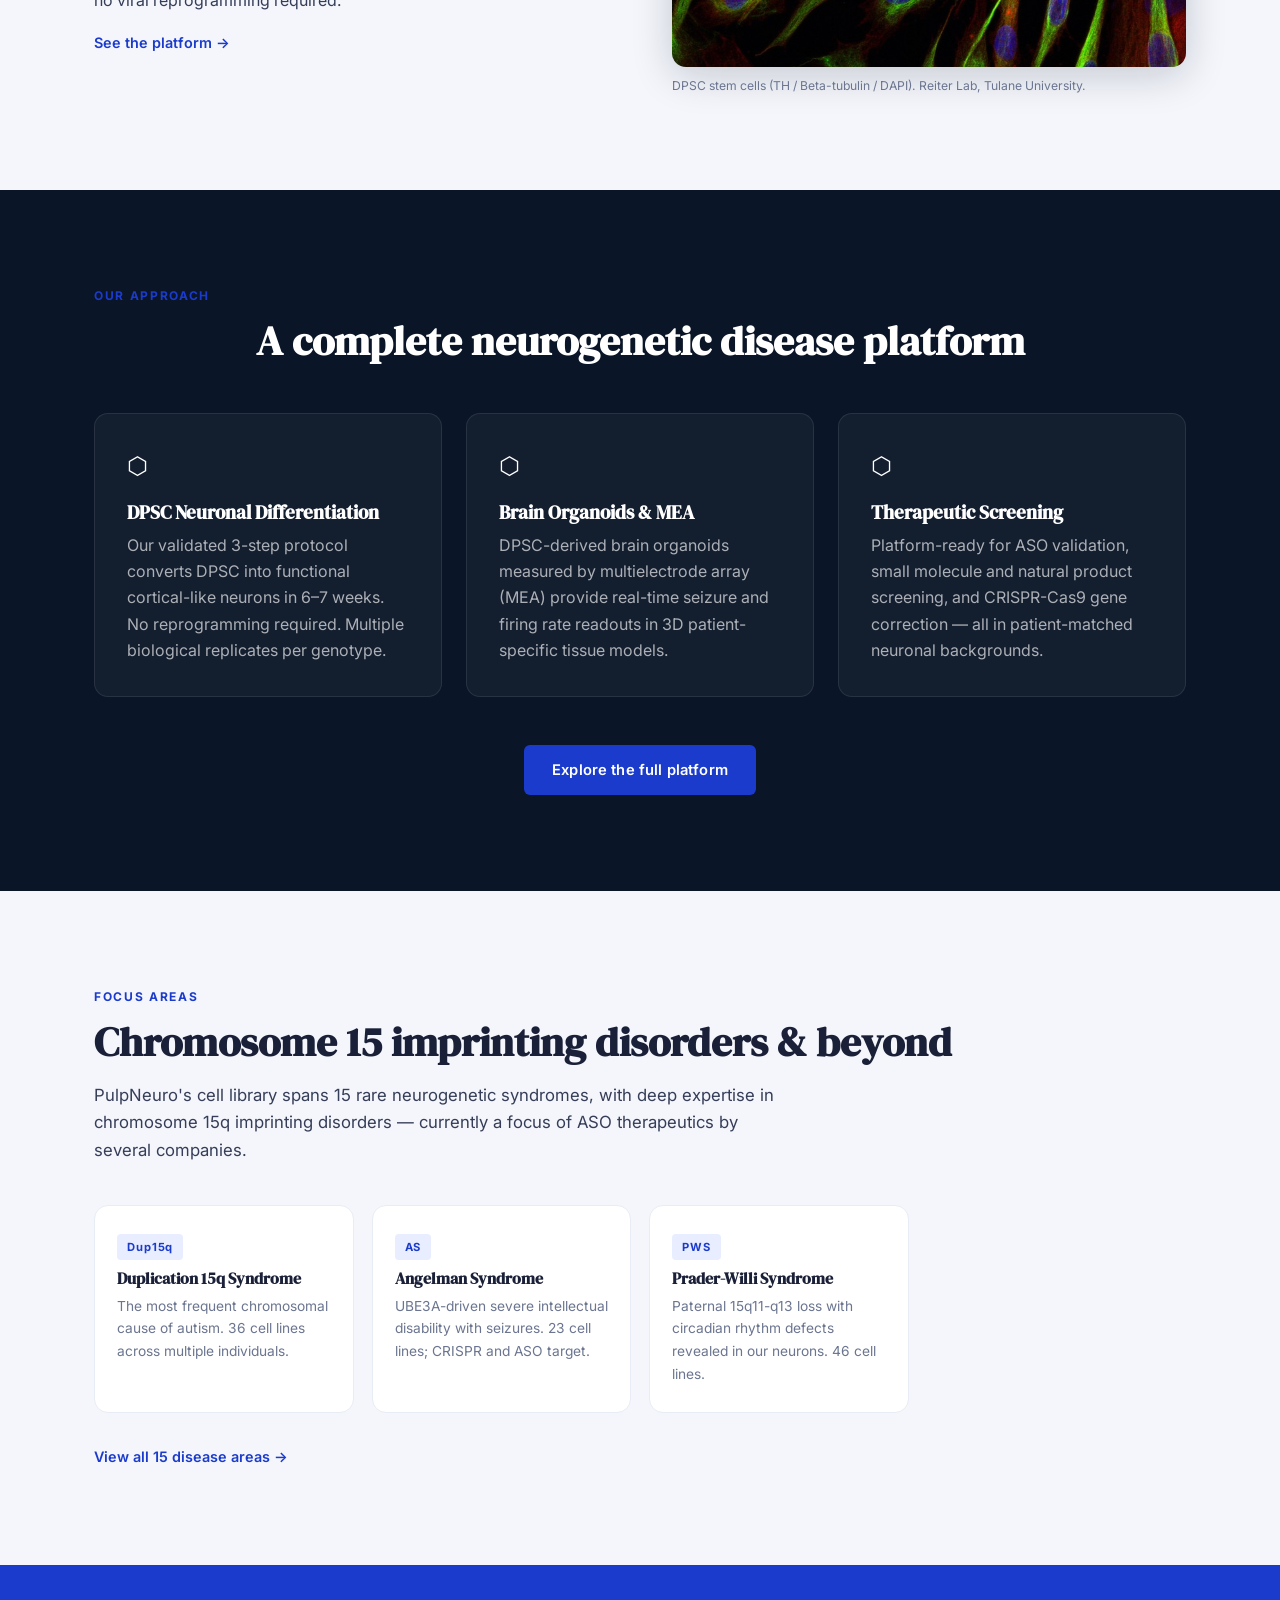
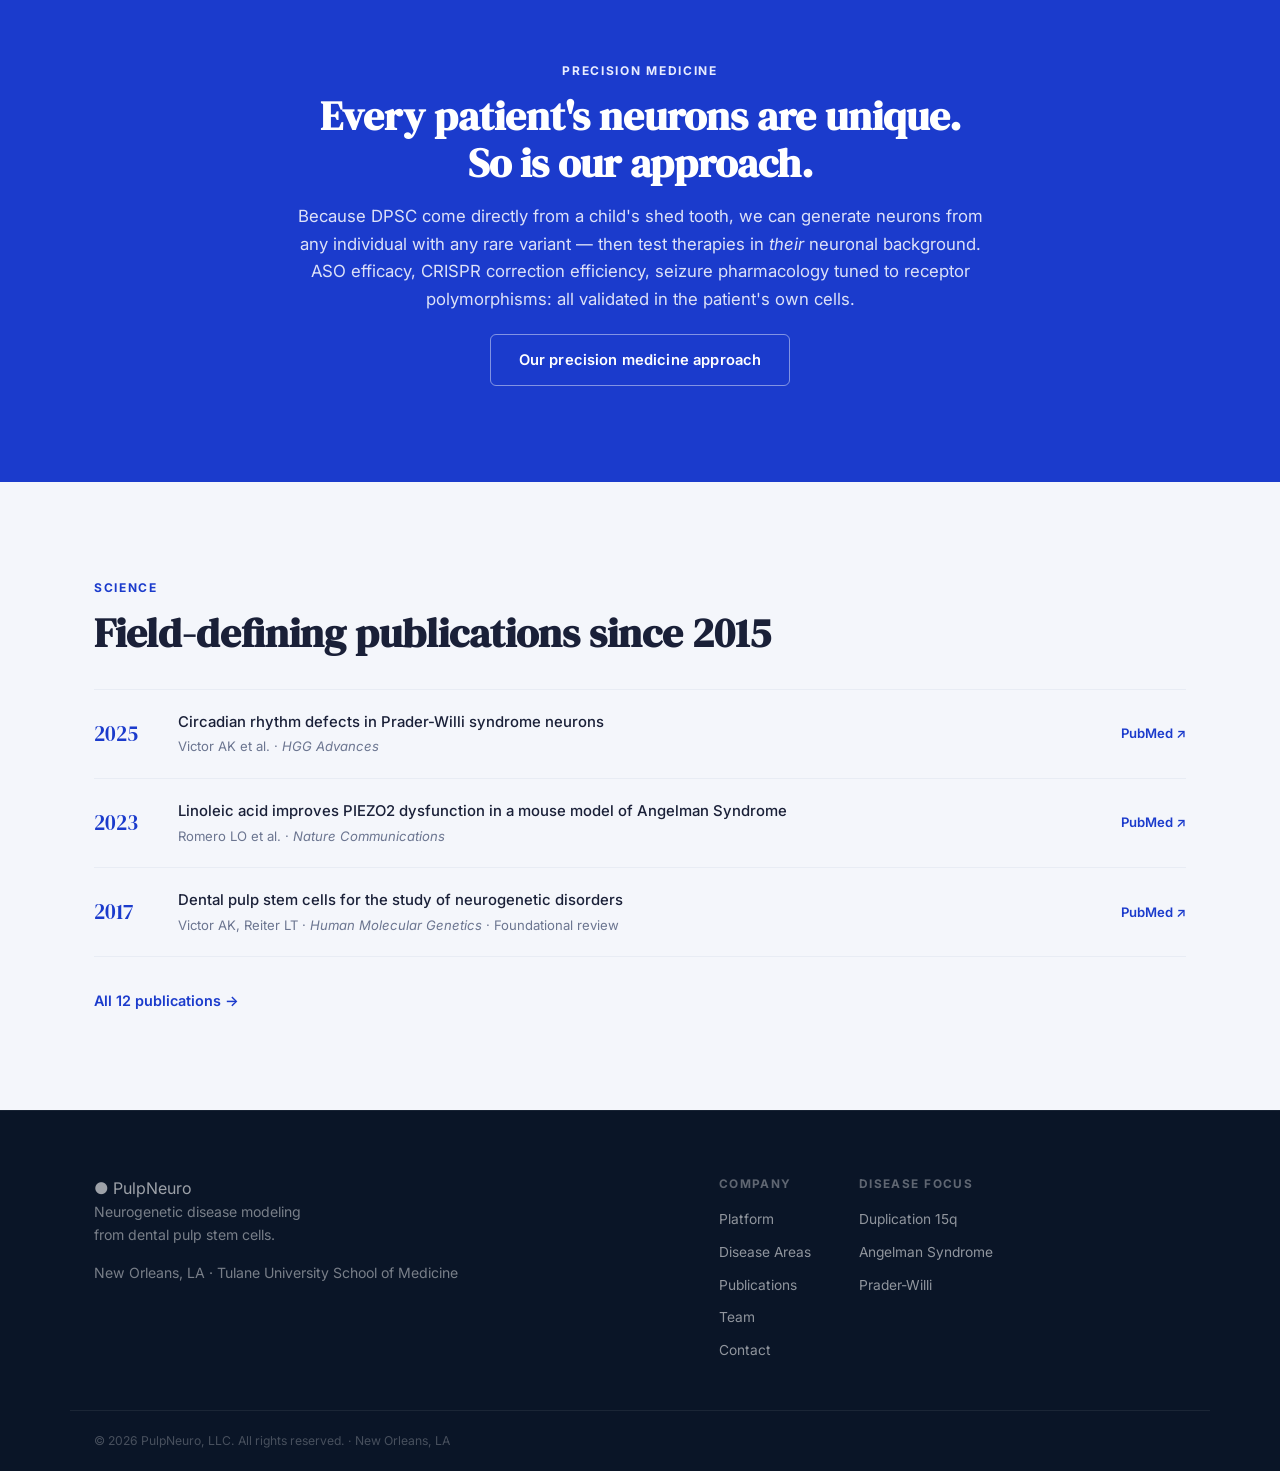
==== commit e8148de1: "Publications: add 2023 Front Pediatr CCHS/ROHHAD/PWS paper; count now 12" ====
--- a/index.html
+++ b/index.html
@@ -66,7 +66,7 @@
     </div>
     <div class="stat-div"></div>
     <div class="stat">
-      <span class="stat-n">11</span>
+      <span class="stat-n">12</span>
       <span class="stat-label">Peer-Reviewed Publications</span>
     </div>
   </div>
@@ -185,7 +185,7 @@
         <a href="https://pubmed.ncbi.nlm.nih.gov/28582499/" target="_blank" class="pub-link">PubMed ↗</a>
       </div>
     </div>
-    <a href="publications.html" class="link-arrow" style="margin-top:2rem;display:inline-block">All 11 publications →</a>
+    <a href="publications.html" class="link-arrow" style="margin-top:2rem;display:inline-block">All 12 publications →</a>
   </div>
 </section>
 
--- a/assets/css/main.css
+++ b/assets/css/main.css
@@ -410,3 +410,9 @@
   border-radius: var(--radius-lg); box-shadow: var(--shadow-lg);
   object-fit: cover;
 }
+
+/* Team & advisor rows: stack on mobile */
+@media (max-width: 640px) {
+  .person-row { grid-template-columns: 1fr !important; gap: 24px !important; }
+  .person-row > div:first-child { max-width: 200px; }
+}
